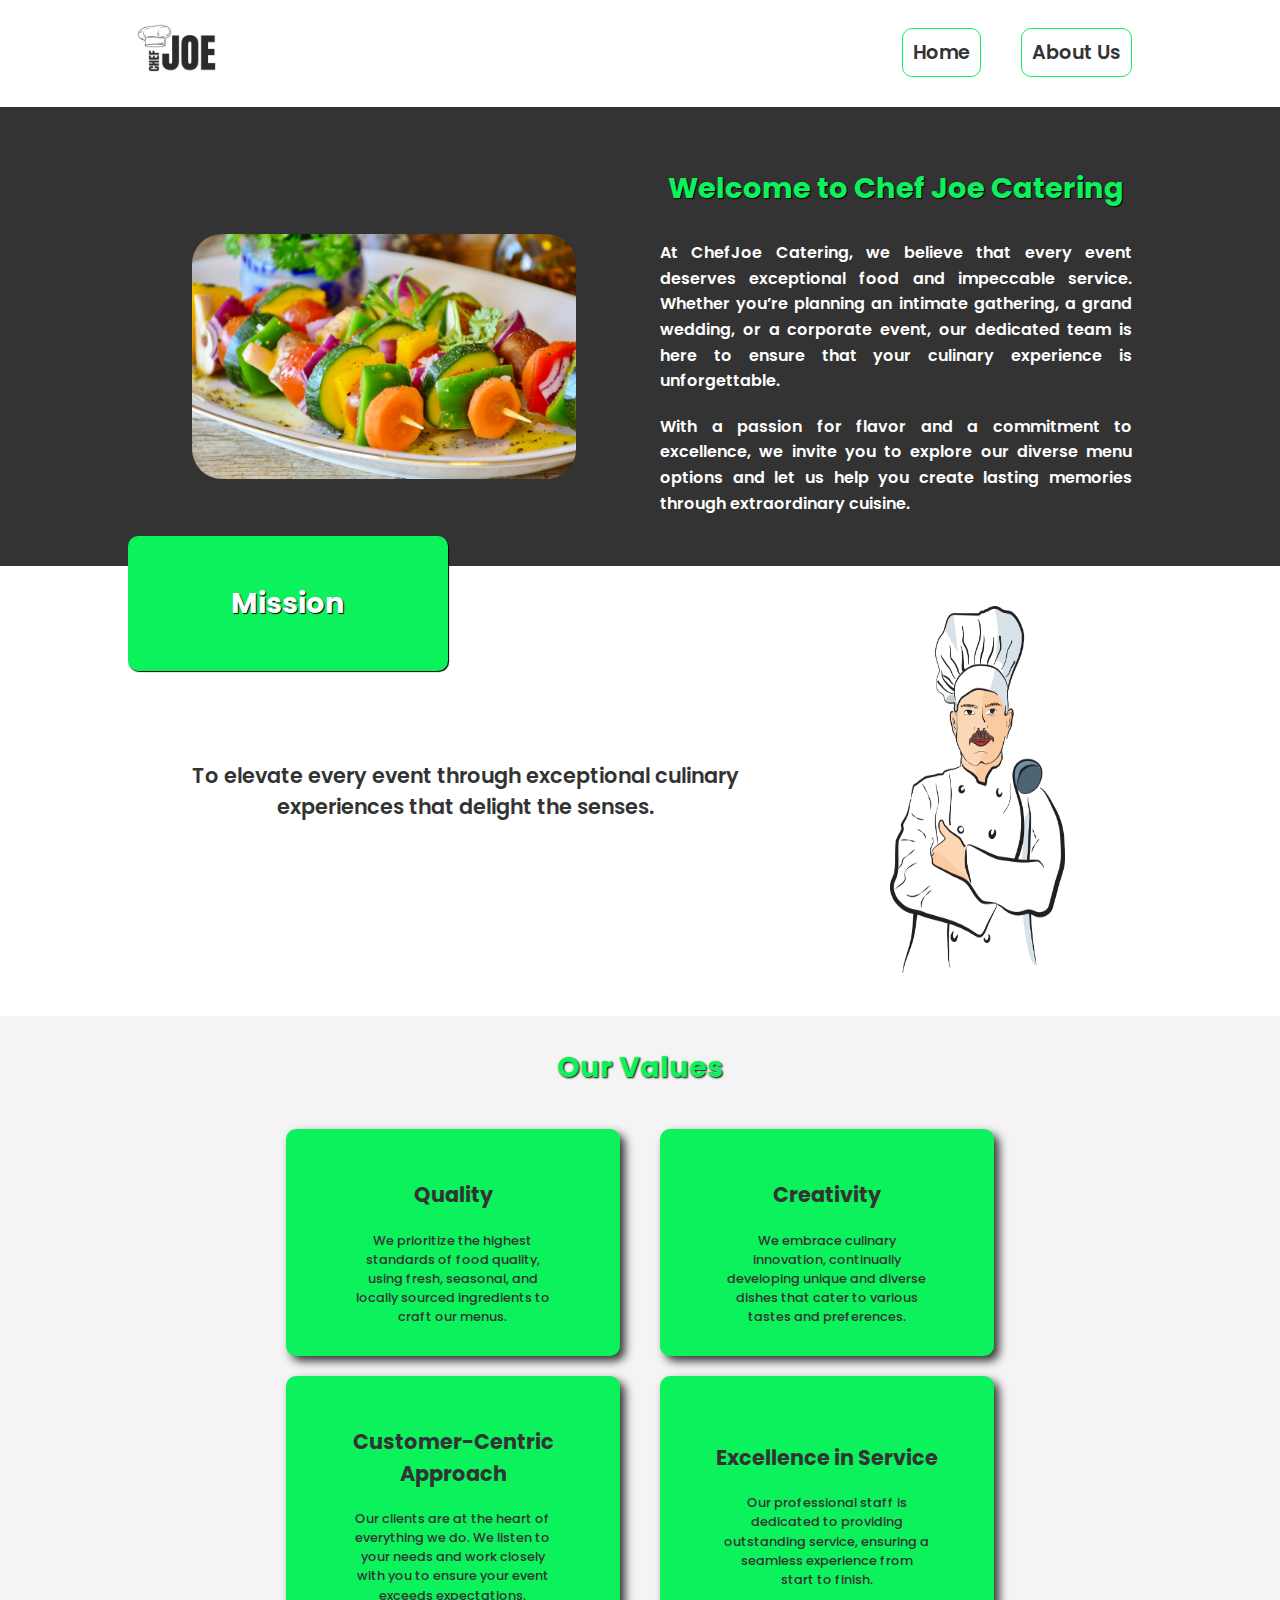
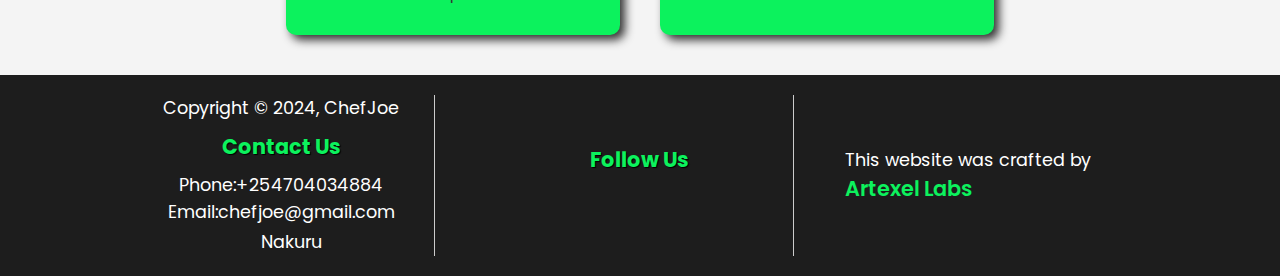
==== about.html @ ffcaa809 "initial" ====
<!DOCTYPE html>
<html lang="en">
<head>
    <meta charset="UTF-8">
    <meta http-equiv="X-UA-Compatible" content="IE=edge">
    <meta name="viewport" content="width=device-width, initial-scale=1.0">
    <meta name="description" content="Affordable outside catering services">
    <meta name="keywords" content="catering, catering services, outside catering, wedding catering, professional catering, professional caterers, events, events catering,catering services Nakuru, chef joe,chef joe catering, chef, main chef, food, event food, cooking, cooking at events, outside cooking">
    <meta name="author" content="Cornelius Masankwa">
    <title>ChefJoe </title>
    <link rel="shortcut icon" href="images/logo.png">
    <link rel="preconnect" href="https://fonts.googleapis.com">
    <link rel="preconnect" href="https://fonts.gstatic.com" crossorigin>
    <link href="https://fonts.googleapis.com/css2?family=Poppins:ital,wght@0,100;0,200;0,300;0,400;0,500;0,600;0,700;0,800;0,900;1,100;1,200;1,300;1,400;1,500;1,600;1,700;1,800;1,900&display=swap" rel="stylesheet">
    <link rel="stylesheet" href="https://cdnjs.cloudflare.com/ajax/libs/font-awesome/6.6.0/css/all.min.css" integrity="sha512-Kc323vGBEqzTmouAECnVceyQqyqdsSiqLQISBL29aUW4U/M7pSPA/gEUZQqv1cwx4OnYxTxve5UMg5GT6L4JJg==" crossorigin="anonymous" referrerpolicy="no-referrer" />
    <link rel="stylesheet" href="css/style.css">
</head>
<body>
    <header id="main-header">
        <div class="container">
            <div class="header-container">
                <div class="logo">
                    <a href="index.html"><img src="images/logo.png" alt="CHEFJOE"></a>
                </div>
                <nav id="main-nav">
                    <ul class="main-menu">
                        <li><a href="index.html">Home</a></li>
                        <li><a href="about.html">About Us</a></li>
                    </ul>

                    <!--Hamburger menu-->

                    <button id="hamburger-button " class="hamburger-button">
                        <div class="hamburger-line"></div>
                        <div class="hamburger-line"></div>
                        <div class="hamburger-line"></div>
                    </button>

                    <div class="mobile-menu active">
                        <ul class="mobi">
                            <li><a href="index.html">Home</a></li>
                            <li><a href="about.html">About Us</a></li>
                        </ul>
                    </div>
                </nav>
            </div>
        </div>
    </header>

    <section class="welcome">
        <div class="container">
            <div class="welcome-box">
                <div class="welcome-image">
                    <img src="images/welcome.jpg" alt="Welcome Image">
                </div>
                <div class="welcome-content">
                    <h4>Welcome to Chef Joe Catering</h4>
                    <p>At ChefJoe Catering, we believe that every event deserves exceptional food and impeccable service. Whether you’re planning an intimate gathering, a grand wedding, or a corporate event, our dedicated team is here to ensure that your culinary experience is unforgettable. </p>
                    <p>With a passion for flavor and a commitment to excellence, we invite you to explore our diverse menu options and let us help you create lasting memories through extraordinary cuisine.</p>
                </div>
            </div>
        </div>
    </section>

    <section class="mission">
        
        <div class="container">
            <h4>Mission</h4>
            <div class="mission-box">
                
                <div class="mission-content">
                    
                    <p>To elevate every event through exceptional culinary experiences that delight the senses. </p>
                </div>

                <div class="mission-image">
                    <img src="images/mission.png" alt="Mission Image">
                </div>

            </div>
        </div>
    </section>

    <section class="values">
        <div class="container">
            <h3>Our Values</h3>

            <div class="main-box">
                <div class="mini-box">
                    <div class="box quality">
                        <i class="fas fa-medal"></i>
                        <h4>Quality</h4>
                        <p>We prioritize the highest standards of food quality, using fresh, seasonal, and locally sourced ingredients to craft our menus.</p>
                    </div>
                    <div class="box creativity">
                        <i class="fas fa-kitchen-set"></i>
                        <h4>Creativity</h4>
                        <p>We embrace culinary innovation, continually developing unique and diverse dishes that cater to various tastes and preferences.</p>
                    </div>
                </div>

                <div class="mini-box">
                    <div class="box customer">
                        <i class="fas fa-person"></i>
                        <h4>Customer-Centric Approach</h4>
                        <p>Our clients are at the heart of everything we do. We listen to your needs and work closely with you to ensure your event exceeds expectations.</p>
                    </div>
                    <div class="box exel">
                        <i class="fas fa-stamp"></i>
                        <h4>Excellence in Service</h4>
                        <p>Our professional staff is dedicated to providing outstanding service, ensuring a seamless experience from start to finish.</p>
                    </div>
                </div>
            </div>
        </div>
    </section>

    <footer id="main-footer">
        <div class="container">
        <div class="footer-group-container">
            <div class="footer-group contact">
                <p>Copyright &copy; 2024, ChefJoe</p>
                <h4>Contact Us</h4>
                <p><span>Phone:</span>+254704034884</p>
                <p><span>Email:</span>chefjoe@gmail.com</p>
                <p><i class="fas fa-location"></i>Nakuru</p>
            </div>

            <div class="footer-group social-links">
                <h4>Follow Us</h4>
                <ul>
                    <li><a href="#"><i class="fab fa-facebook"></i></a></li>
                    <li><a href="#"><i class="fab fa-instagram"></i></a></li>
                    <li><a href="#"><i class="fab fa-x-twitter"></i></a></li>
                </ul>
            </div>

            <div class="footer-group developer">
                <p>This website was crafted by <span>Artexel Labs</span></p>
            </div>
            </div>
        </div>

    </footer>

    <script src="js/main.js"></script>
</body>
</html>
---- css/style.css ----
*{
    margin:0;
    padding:0;
    box-sizing: border-box;
}
:root{
    --primary-color:#0CF25D;
}
a{
    text-decoration: none;
    color:#333;
    transition: all 0.5s;
    
}
li a:hover{
    color:var(--primary-color);
}

.container{
    width:80vw;
    margin:auto;
}



body{
    background-color: #f4f4f4;
    color:#333;
    font-family: 'Poppins', serif;
    font-size: 16px;
    line-height: 1.5;
    overflow-x: hidden;
}
#main-header{
    background: #fff;
}
#main-header .header-container{
    display: flex;
    justify-content: space-between;
    align-items: center;
    
}
.logo img{
 height:100px;
}
#main-nav ul{
    display:flex;
    list-style: none;
}
#main-nav ul li{
    padding:0 20px;
    font-weight: 600;
}
#main-nav ul li a{
    padding:10px;
    border-radius: 10px;
}
.main-menu a{
    border: 1px solid var(--primary-color);
    font-size: 1.2rem;
}


#hero{
    background: url('../images/hero-image.jpg');
    background-size: cover;
    background-position: center;
    background-repeat: no-repeat;
    height:88vh;
    width:100vw;
}
#hero .hero-content{
    background: rgba(0, 0, 0, 0.8);
    color:#fff;
    height: 100%;
    width:100%;
}

.hero-container {
    width:80vw;
    margin: auto;
    height:100%;
    display:flex;
    flex-direction: column;
    justify-content: center;
    align-items: center;
    text-align: center;
    text-shadow: #333;
    color:var(--primary-color);
    
}
.hero-header{
    font-size: 3rem;
    text-shadow: 1px 1px 1px black;
}
.hero-text{
    font-size: 1.4rem;
    display: block;
    margin-top:20px;
    text-shadow: 1px 1px 1px black;
}
.feature{
    background-color: #fff;
    display:flex;
    flex-direction: column;
    justify-content: center;
    align-items: center;
    padding-top: 30px;
}
.container-sm{
    width:70vw;
    margin: auto; 
}
.feature-header{
    margin: 30px 0;
    text-align: left;
    font-weight: 500;
    font-size: 1.2rem;
    margin: auto;
    display:grid;
    grid-template-columns: 1fr 2fr;
}
.feature-header img{
    width:inherit;
    height:40vh;
    margin:20px auto;
    padding-top: 50px;

}
.feature-header p{
    text-align: center;
    background-color: var(--primary-color);
    color:#fff;
    padding:30px;
    border-radius: 10px;
    margin: 20px 0;
    box-shadow: 1px 1px 10px;
}
.feature h3{
    font-size: 2rem;
    text-align: center;
    color: var(--primary-color);
    margin-bottom: 20px;
}
.feature-body{
    display:flex;
    
}
.feature-body .grid{
    margin:40px;
    height:70vh;
    border-radius: 10px;
    display: flex;
}

 .grid-1{
    background: url('../images/wedding.jpg');
    background-size: cover;
    background-position: center;
    background-repeat: no-repeat;
    
}
.grid-2{
    background: url('../images/meeting.jpg');
    background-size: cover;
    background-position: center;
    background-repeat: no-repeat;
    
}
.grid-3{
    background: url('../images/birthday.jpg');
    background-size: cover;
    background-position: center;
    background-repeat: no-repeat;
    
}
.grid-content{
   height:30%; 
   width:80%;
   margin:auto;
   text-align: center;
   background-color: rgba(255, 255, 255, 0.9);
   border-radius: 5px;
}
.grid-content h3{
    font-size: 0.9rem;
    margin:20px;
}
.grid-content p{
    font-size: 0.7rem;
    margin: 0 10px;
}
.selling-points{
    background-color: #000;
    color:#fff;
}
.selling-points h3{
    font-size:1.8rem;
    text-align: center;
    margin-bottom:10px;
    padding-top: 30px;
    color:var(--primary-color);
    text-shadow: 1px 1px 1px black;
}
.selling-point-box{
    display:grid;
    grid-template-columns: 1fr 1fr;
    padding:30px 0 30px 0;
}
.left{
    display: flex;
    justify-content: center;
    align-items: center;
    border-bottom:1px solid green;
    margin-right:20px ;
    border-radius: 10px;
}
.left img{
    width: 60%;
    border-radius: 10px;
}
.left img:hover{
    border:1px solid green;
    transition: all 0.7s;
}
.right{
    padding-left: 20px;
}
.right h4{
    margin:20px 0;
    color: var(--primary-color);
    font-size: 1.2rem;
}
#main-footer{
    background: rgb(29, 29, 29);
    color:#fff;
}
.footer-group-container{
    display: flex;
    justify-content: space-between;
}
.footer-group{
    width:30%;
    margin: 20px 0;
    display: flex;
    flex-direction: column;
    justify-content: center;
    align-items: center;
}
.footer-group h4{
    font-size: 1.3rem;
    color: var(--primary-color);
    margin:10px 0;
    text-shadow: 1px 1px 1px black;
}
.footer-group p{
    font-size: 1.1rem;
}
.footer-group ul{
    list-style: none;
    display:flex
}
.footer-group ul li a{
    color:#fff;
    transition: all 0.5s;
}
.footer-group i{
    font-size: 1.3rem;
    padding: 10px;
    transition: all 0.5s;
}
.footer-group ul li a i:hover{
    color: var(--primary-color);
    font-size: 1.5rem;

}
.developer span{
    font-size: 1.3rem;
    font-weight: 600;
    color:var(--primary-color);
}

.contact, .social-links{
    border-right: 1px solid #ccc;
}
.welcome{
    background: #333;
    color:#fff;
}
.welcome-box{
    display:grid;
    grid-template-columns: 1fr 1fr;
    padding: 30px 0;
    color: var(--primary-color);
}

.welcome-image{
    display:flex;
    flex-direction: column;
    justify-content: center;
    align-items: center;
    text-align: center;
    margin: 20px ;
    height:100%;
}
.welcome-image img{
    width:30vw;
    border-radius: 30px;
}
.welcome-content{
    padding:10px;
    display:flex;
    flex-direction: column;
    justify-content: center;
    align-items: center;
    text-align: justify;
}
.welcome-content h4{
    margin:20px 0;
    font-size: 1.8rem;
    text-shadow: 1px 1px 1px black;
}
.welcome-content p{
    font-weight: 600;
    line-height: 1.6;
    color:#fff;
    margin:10px;
}
.mission{
    background: #fff;
    position: relative;
    height:50vh;
}
.mission h4{
    font-size: 1.8rem;
    background: var(--primary-color);
    color: #fff;
    width:25vw;
    height: 15vh;
    display:flex;
    flex-direction: column;
    justify-content: center;
    align-items: center;
    text-align: center;
    position:absolute;
    top:-30px;
    border-radius: 10px;
    text-shadow: 1px 1px 1px black;
    box-shadow: 1px 1px 1px black;
}
.mission-box{
    display:flex;
    height:50vh;
    padding: 40px 0;
    
}
.mission-content{
    display: flex;
    flex-direction: column;
    justify-content: center;
    align-items: center;
    text-align: center;
    height:100%;
    font-weight:600;
    font-size: 1.3rem;
    padding: 20px;
}
.mission-image{
    width: 50%;
    height: 100%;
    display: flex;
    justify-content: center;
    align-items: center;
    text-align: center;
}
.mission-image img{
    width: inherit;
    height: inherit;
}
.values{
    background-color:#f4f4f4;
    padding-bottom: 30px;
}
.values h3{
    font-size: 1.8rem;
    color:var(--primary-color);
    text-align: center;
    margin: 30px 0;
    text-shadow: 1px 1px 2px black ;
}
.main-box{
    max-width:60vw;
    margin: auto;
    display: flex;
    flex-direction: column;
    justify-content: center;
    align-items: center;
}
.mini-box{
    padding:10px;
    display:flex;
}
.mini-box .box{
    display: flex;
    flex-direction: column;
    justify-content: center;
    align-items: center;
    text-align: center;
    padding: 20px;
    background: var(--primary-color);
    border-radius: 10px;
    width: 50%;
    margin: 0 20px;
    font-weight: 500;
    box-shadow: 5px 5px  10px;
    transition: all 0.5s;
}
.mini-box .box:hover{
    box-shadow: 10px 10px  15px  #333;
}
.mini-box .box i{
    font-size: 1.5rem;
    margin:10px 0;
}
.mini-box .box h4{
    font-size: 1.3rem;
    margin: 10px 0;
}
.mini-box .box p{
    font-size: 0.8rem;
    text-align: center;
    width:70%;
    margin: 10px ;
}
.hamburger-button{
    display:none;
    background:none;
    border:none;
    cursor:pointer;
    padding:10px;
    z-index: 1000;
}
.hamburger-button .hamburger-line{
    width:30px;
    height:3px;
    background: #333;
    margin:6px 0;
}
.mobile-menu{
    background-color: #f4f4f4;
    height:100%;
    width:250px;
    font-size: 1.4rem;
    position:fixed;
    top:12vh;
    right:0px;
    z-index: 100;
    background: #fff;
    box-shadow: 0px 0px 10px rgba(0,0,0,0.2);
    transition: right 0.3s ease-in-out;

}
.mobile-menu.active {
    right:-300px;
}
.mobi{
   display: flex;
   flex-direction: column;
   width:50vw;
}
.mobi li{
    padding: 0px;
    margin:10px;
    
    width:50vw;
}
.mobi li a{
    padding:10px;
    margin: 10px 0;
    width:50vw;



}
@media(max-width:960px){
    
}
@media(max-width:670px){
    #main-nav .main-menu{
        display:none;
    }
    .hamburger-button{
        display:block;
    }
    .feature-header{
        grid-template-columns: 1fr;
    }
    .feature-body{
        flex-direction: column;
    }
    .selling-point-box{
        grid-template-columns: 1fr;
    }
    .left{
        padding-bottom: 40px;
        margin-bottom: 30px;
    }
    .right{
        text-align: center;
        margin-bottom: 30px;
    }
    .footer-group-container{
        flex-direction: column;
        justify-content: center;
        align-items: center;
        width:100%;
    }
    .contact, .social-links{
        border-right: none;
        text-align: center;
    }
    .mission{
        height:60vh;
    }
    .mission h4{
        top:-30;
        left:15px;

    }
    .mission-box{
        flex-direction: column;
        justify-content: center;
        align-items: center;
        
    }
    .mission-content{
        padding-top: 120px;
    }
    
    .welcome-box{
        grid-template-columns: 1fr;
    }
    .welcome-image img{
        width: 100%;
        height: 400px;
        object-fit: cover;
        border-radius: 10px;
    }
    .welcome-content{
        text-align: center;
    }
    .mini-box{
        flex-direction: column;
        padding:0;
    }
    .mini-box .box{
        width:100%;
        margin-bottom: 20px;
    }
}
@media(max-width:500px){
    
}
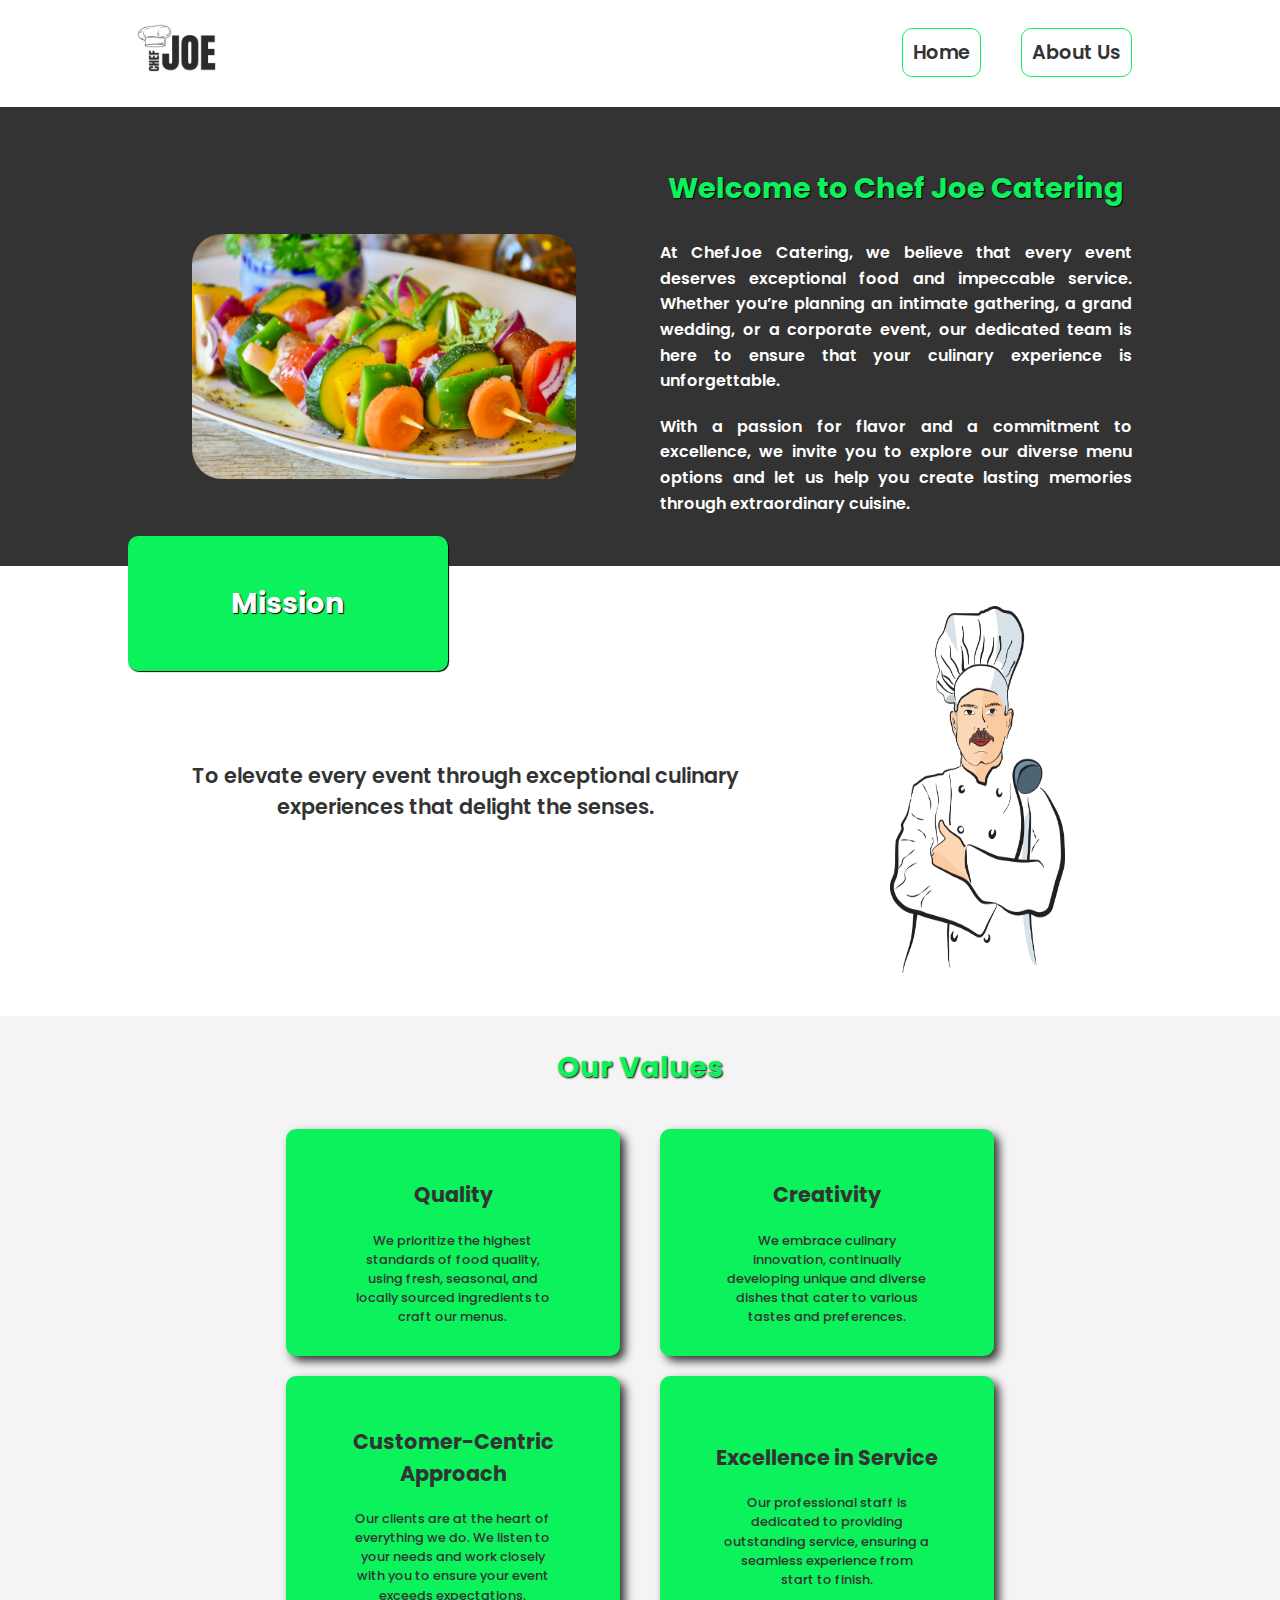
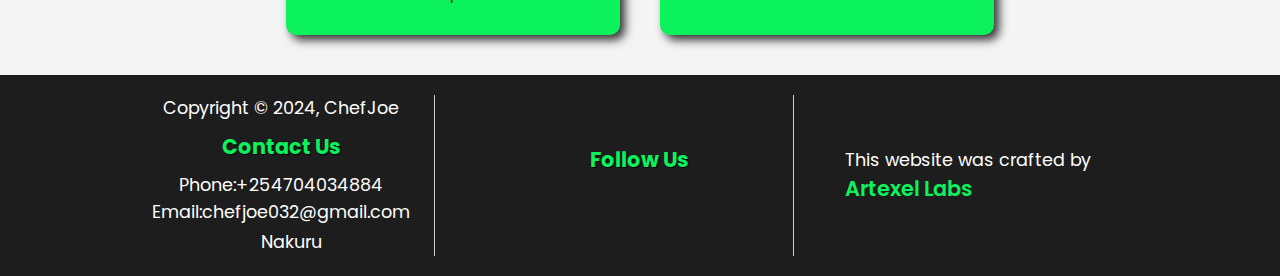
==== commit ebbbcd0a: "twitter update" ====
--- a/about.html
+++ b/about.html
@@ -122,7 +122,7 @@
                 <p>Copyright &copy; 2024, ChefJoe</p>
                 <h4>Contact Us</h4>
                 <p><span>Phone:</span>+254704034884</p>
-                <p><span>Email:</span>chefjoe@gmail.com</p>
+                <p><span>Email:</span>chefjoe032@gmail.com</p>
                 <p><i class="fas fa-location"></i>Nakuru</p>
             </div>
 
@@ -130,8 +130,8 @@
                 <h4>Follow Us</h4>
                 <ul>
                     <li><a href="#"><i class="fab fa-facebook"></i></a></li>
-                    <li><a href="#"><i class="fab fa-instagram"></i></a></li>
-                    <li><a href="#"><i class="fab fa-x-twitter"></i></a></li>
+                    <li><a href=""><i class="fab fa-instagram"></i></a></li>
+                    <li><a href="https://x.com/ChefJoe032"><i class="fab fa-x-twitter"></i></a></li>
                 </ul>
             </div>
 
--- a/css/style.css
+++ b/css/style.css
@@ -489,6 +489,10 @@
     #main-nav .main-menu{
         display:none;
     }
+    .container{
+        width:90vw;
+        margin:auto;
+    }
     .hamburger-button{
         display:block;
     }
@@ -557,6 +561,19 @@
         width:100%;
         margin-bottom: 20px;
     }
+    .grid-content{
+        height:50%;
+    }
+    .feature-body .grid{
+        width:100%;
+    }
+    .feature-header p{
+        background-color: #333;
+    }
+    .feature-body{
+        justify-content: center;
+        align-items: center;
+    }
 }
 @media(max-width:500px){
     
